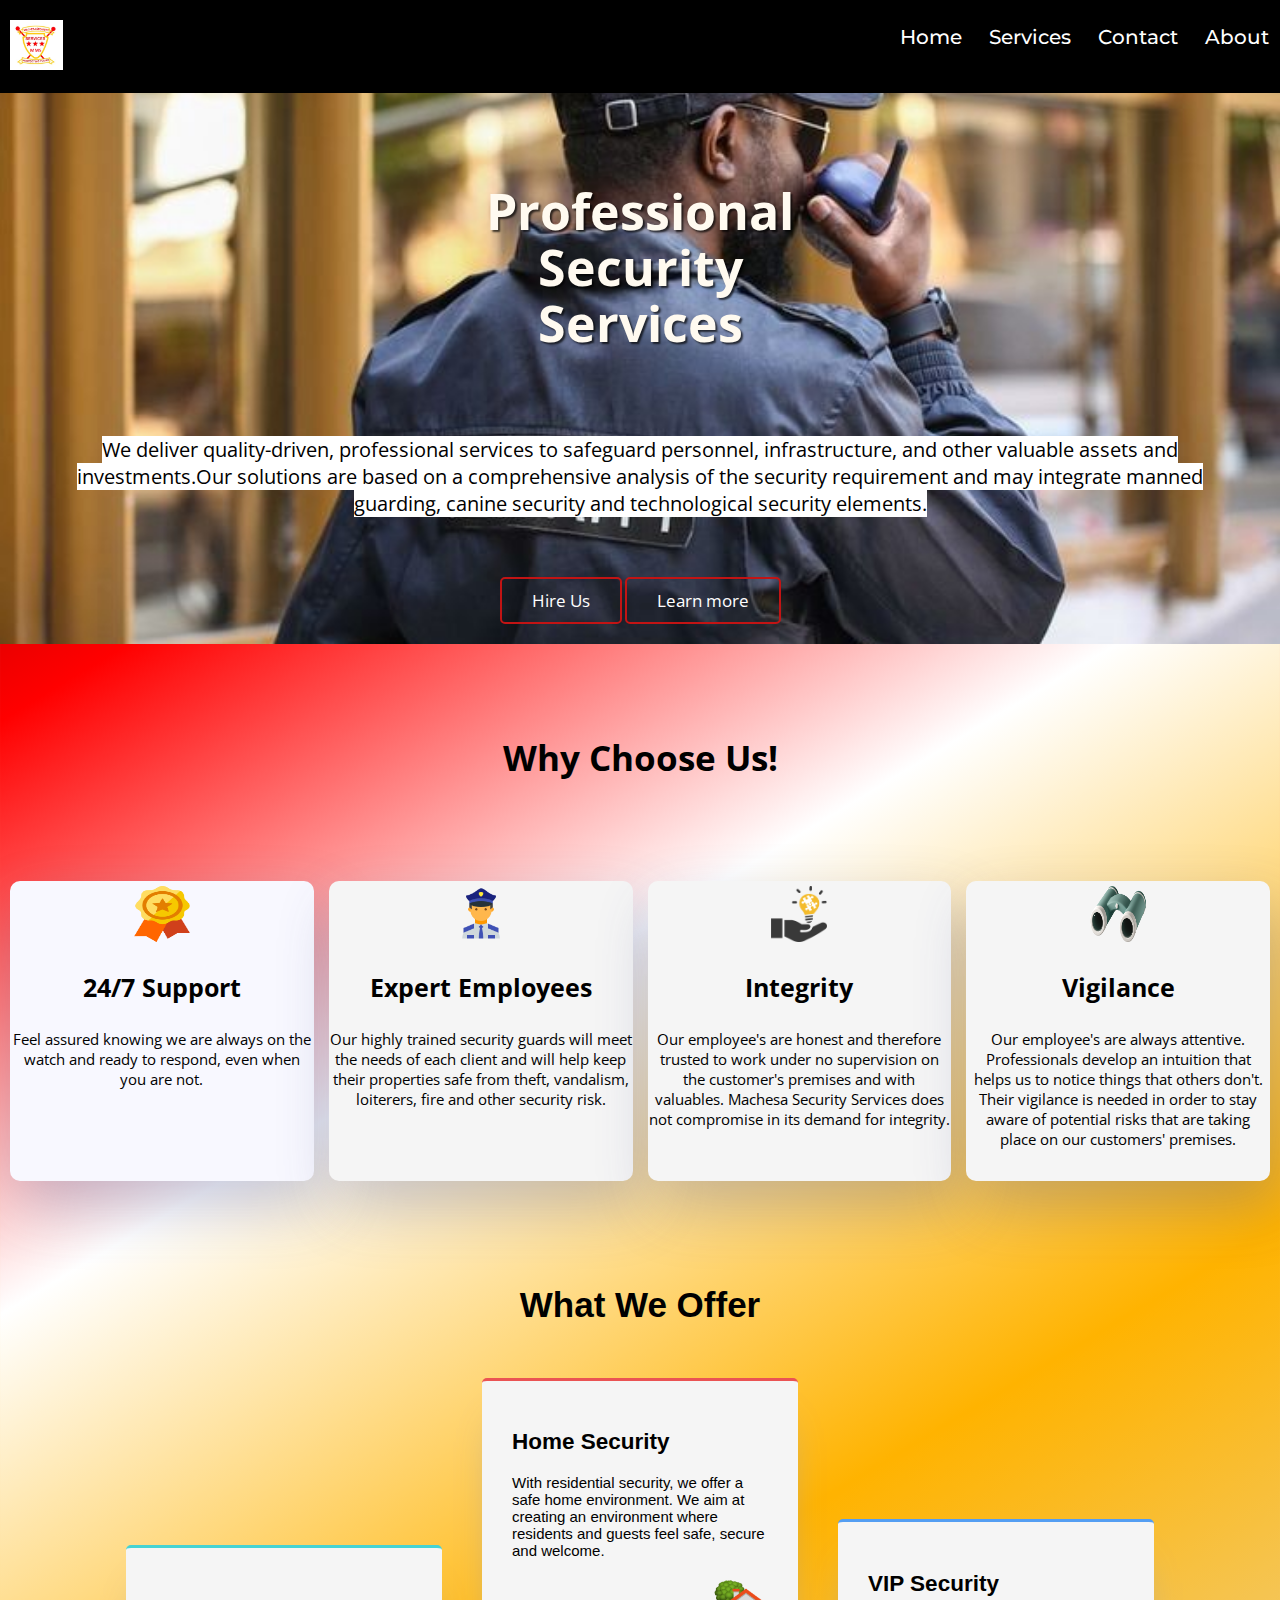
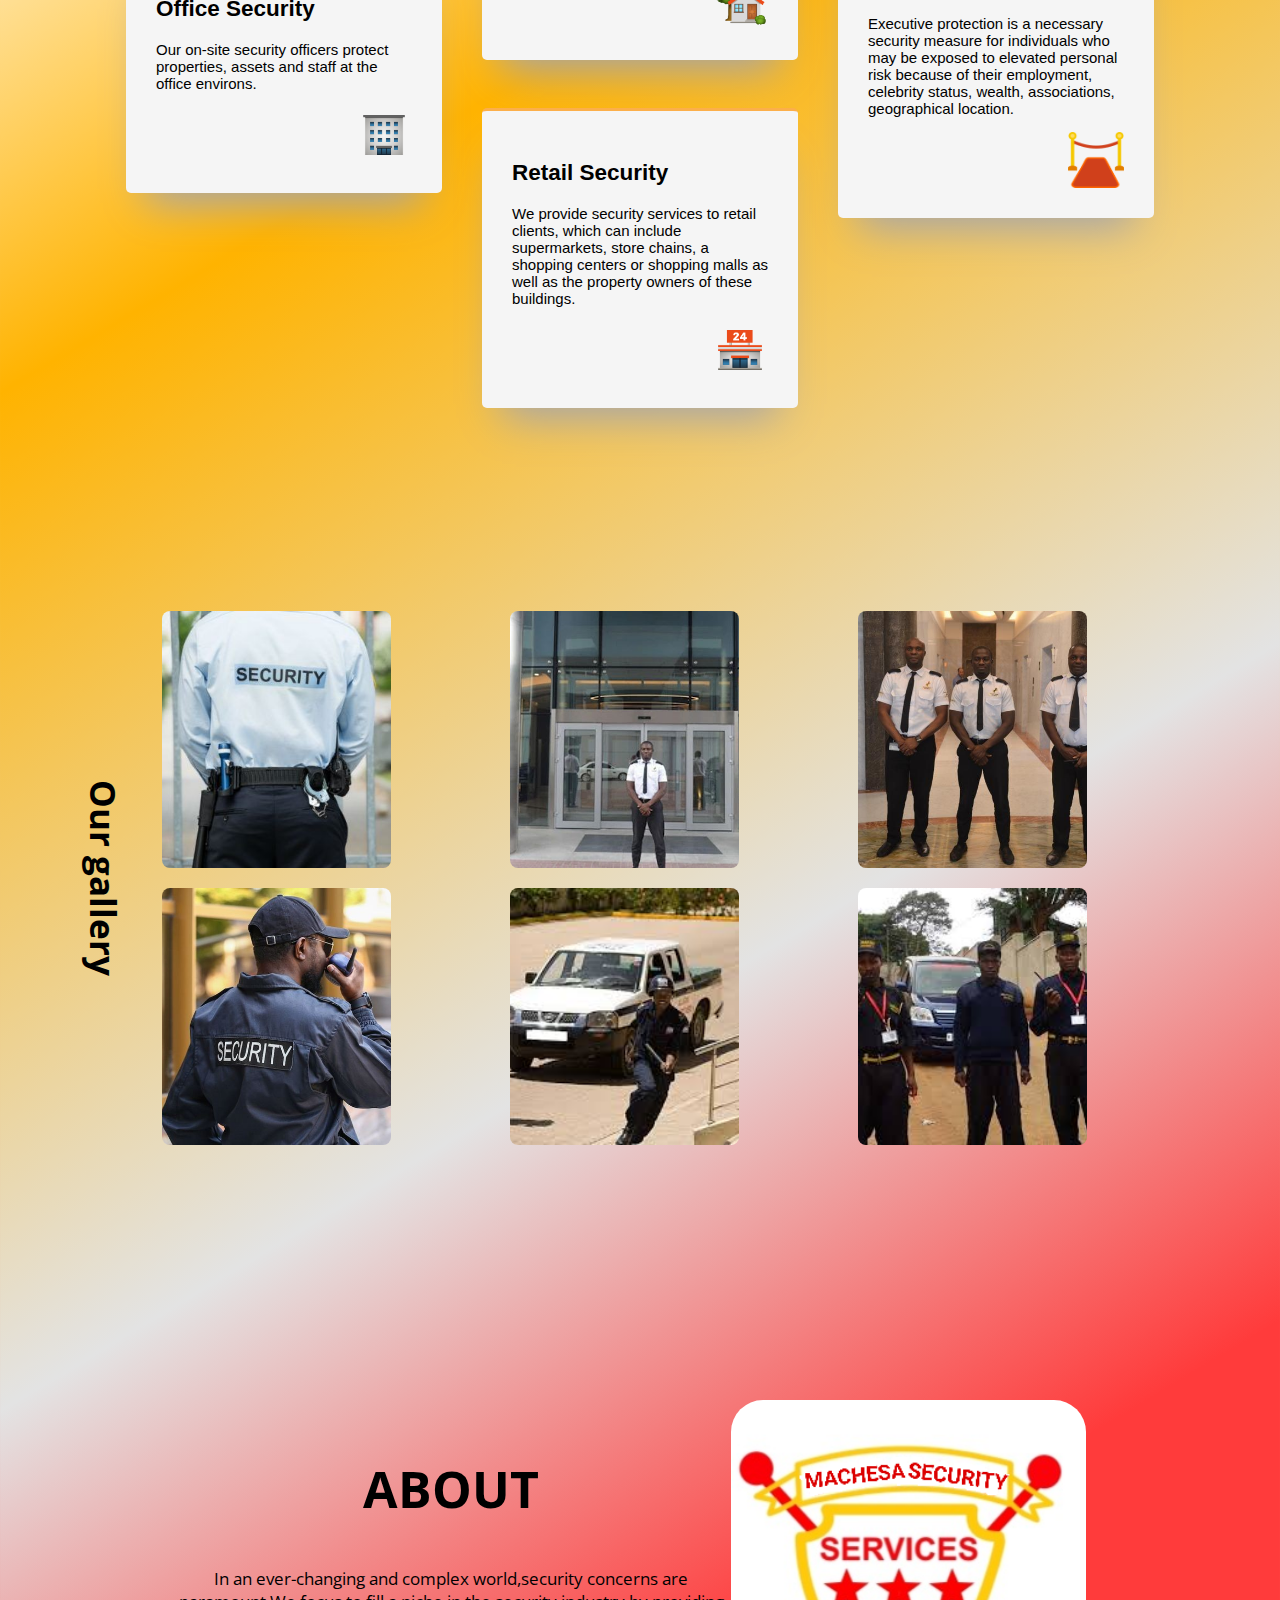
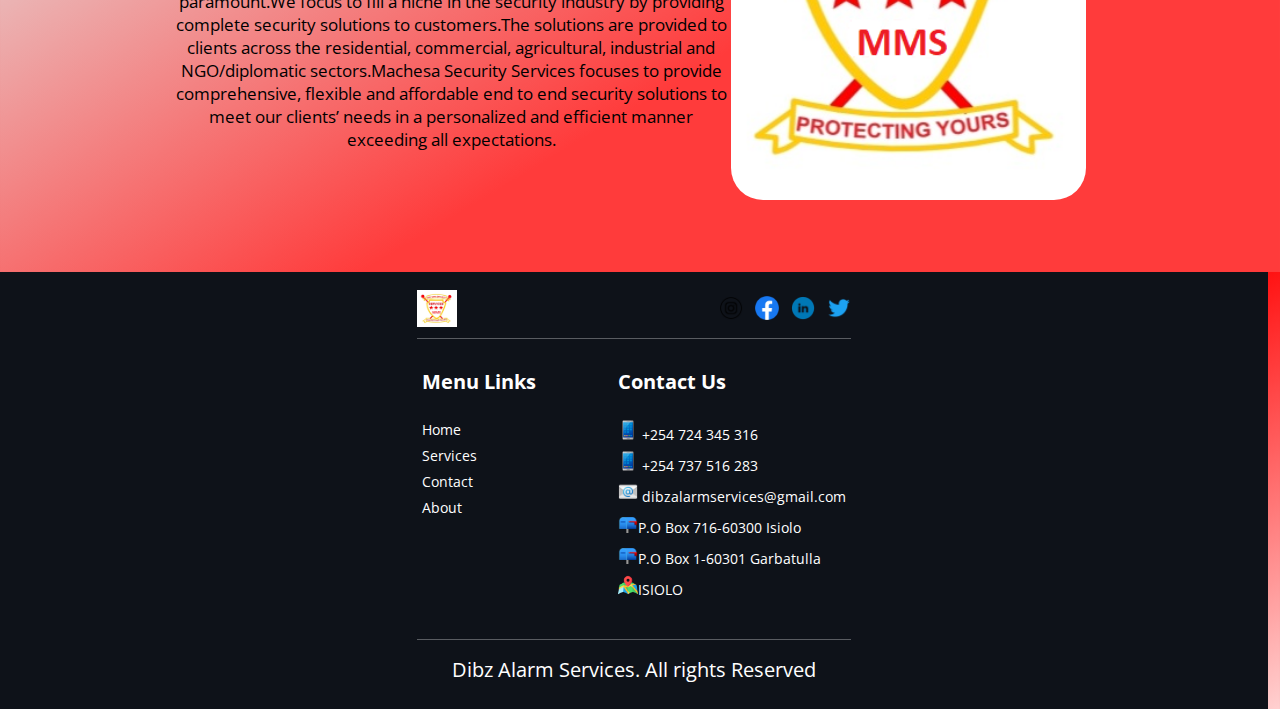
==== index.html @ 5b7cbc74 "added" ====
<!DOCTYPE html>
<html>
<head>
	<meta charset="utf-8">
	<meta name="viewport" content="width=device-width, initial-scale=1">
	<title></title>
	<link rel="stylesheet" type="text/css" href="style.css">
</head>
<body>
	<header id="header" class="header">
      <div class="header-content-div">
        <a href="#home-sec">
          <img
            src="images/logo2.png" 
            loading="lazy"
            alt="Company Logo"
            id="header-img"
        /></a>
        <nav id="nav-bar">
          <a href="#" class="nav-link">Home</a>
          <a href="#services" class="nav-link">Services</a>
          <a href="#contact" class="nav-link">Contact</a>
          <a href="#abt" class="nav-link">About</a>
        </nav>
      </div>
    </header>

    <section class="home" id="home">
  	<div class="content">
  		<h3 class="mainfont"><h3>Professional</h3><h3> Security</h3>
      <h3>Services</h3></h3>
  		<p><mark>We deliver quality-driven, professional services to safeguard personnel, infrastructure, and other valuable assets and investments.Our solutions are based on a comprehensive analysis of the security requirement and may integrate manned guarding, canine security and technological security elements.</mark></p>

  		<a href="#contact" class="btn">Hire Us</a>
      <a href="#abt" class="btn">Learn more</a>
  	</div>
  </section>


  <section class="whychooseus">

 	<div class="intro-text">
 		<h1>Why Choose Us!</h1>
 	 <div class="wcu">
 		<div class="support">
 			<img src="icons/achievement-award-medal-icon.png">
 			<h3>24/7 Support</h3>
 			<p>Feel assured knowing we are always on the watch and ready to respond, even when you are not.</p>
 		</div>
 		<div class="expert">
 			<img src="icons/icons8-security-guard-96.png">
 			<h3>Expert Employees</h3>
 			<p>Our highly trained security guards will meet the needs of each client and will help keep their properties safe from theft, vandalism, loiterers, fire and other security risk.
      </p>
 		</div>
 		<div class="integrity">
 			<img src="icons/problem-solving-icon.png">
 			<h3>Integrity</h3>
 			<p>Our employee's are honest and therefore trusted to work under no supervision on the customer's premises and with valuables. Machesa Security Services does not compromise in its demand for integrity.</p>
 		</div>
    <div class="vigilance">
      <img src="icons/casual-life-3d-green-binoculars.png">
      <h3>Vigilance</h3>
      <p>Our employee's are always attentive. Professionals develop an intuition that helps us to notice things that others don't. Their vigilance is needed in order to stay aware of potential risks that are taking place on our customers' premises.</p>
    </div>

 	 </div>
 	</div>
 </section>


<section class="wwo" id="services">
  <div class="heading">
    <h1>What We Offer</h1>

  </div>
  <div class="row1-container">
    <div class="box box-down cyan">
      <h2>Office Security</h2>
      <p>Our on-site security officers protect properties, assets and staff at the office environs.</p>
      <img src="icons/icons8-office-building-96.png" alt="">
    </div>

    <div class="box red">
      <h2>Home Security</h2>
      <p>With residential security, we offer a safe home environment. We aim at creating an environment where residents and guests feel safe, secure and welcome.</p>
      <img src="icons/icons8-house-with-garden-96.png" alt="">
    </div>

    <div class="box box-down blue">
      <h2>VIP Security</h2>
      <p>Executive protection is a necessary security measure for individuals who may be exposed to elevated personal risk because of their employment, celebrity status, wealth, associations, geographical location.</p>
      <img src="icons/red-carpet-icon.png" alt="">
    </div>
  </div>
  <div class="row2-container">
    <div class="box orange">
      <h2>Retail Security</h2>
      <p>We provide security services to retail clients, which can include supermarkets, store chains, a shopping centers or shopping malls as well as the property owners of these buildings.</p>
      <img src="icons/icons8-convenience-store-96.png" alt="">
    </div>
  </div>
</section>
 


<section class="ourgallery">
    <div class="galleryh">
      <h3 style="writing-mode: vertical-rl; font-size: 35px;">Our gallery</h3>
    </div>
    <div class="img-gallery">
      <img src="images/b47e8fefa0518f4909db8af853080277.jpg">
      <img src="images/6f843e358a83049d0b679568bf94e9d0.jpg">
      <img src="images/7250c4749f386f8e050d09a9862c42d8.jpg">
      <img src="images/f26917dda4acb7e17831e155c5a219f1.jpg">
      <img src="images/response.jpeg">
      <img src="images/personel1.jpeg">
    </div>
  </section>


<section class="about" id="abt">
 <div class="card">
  <div class="card__content">
    <span class="card__title">
        <h1>ABOUT</h1>
        <p>In an ever-changing and complex world,security concerns are paramount.We focus to fill a niche in the security industry by providing complete security solutions to customers.The solutions are provided to clients across the residential, commercial, agricultural, industrial and NGO/diplomatic sectors.Machesa Security Services focuses to provide comprehensive, flexible and affordable end to end security solutions to meet our clients’ needs in a personalized and efficient manner exceeding all expectations.</p>
      </span>
  </div>
  <img src="images/logo2.png" class="card__image" />
 </div>
</section>

<section class="footer">
<footer>
    <div class="footer-wrapper">
      <section class="footer-top" id="contact">
        <a href="#" title="logo">
          <img src="images/logo2.png" width="40px">
        </a>
        <span class="social-links">
          <a href="#" title="instagram">
            <img src="icons/instagram-round-line-icon.png.webp">
          </a>
          <a href="#" title="Facebook">
            <img src="icons/facebook-round-color-icon.png.webp">
          </a>
            <a href="#" title="LinkedIn">
            <img src="icons/linkedin-round-color-icon.png.webp">
          </a>
          <a href="#" title="Twitter">
            <img src="icons/twitter-color-icon.png.webp">
          </a>          
        </span>
      </section>

      <section class="footer-columns">
        <section>
          <ul>
            <h3>Menu Links</h3>
            <li><a href="#" title="Solution 1"> Home</a></li>
            <li><a href="#services" title="Solution 2"> Services</a></li>
            <li><a href="#footer" title="Solution 3"> Contact</a></li>
            <li><a href="#abt" title="Solution 4"> About</a></li> 
          </ul>
        </section>
      
        <section>
          <ul>
            <h3>Contact Us</h3>
            <li><a href="tel: +254 724 345 316" ><img src="icons/icons8-phone-96.png"> +254 724 345 316</a></li>
            <li><a href="tel: +254 737 516 283" ><img src="icons/icons8-phone-96.png"> +254 737 516 283</a></li>
            <li><a href="mailto:dibzalarmservices@gmail.com" title="gmail"><img src="icons/icons8-email-96.png"> dibzalarmservices@gmail.com</a></li>
            <li><img src="icons/icons8-closed-mailbox-with-lowered-flag-96.png">P.O Box 716-60300 Isiolo</a></li>
            <li><img src="icons/icons8-closed-mailbox-with-lowered-flag-96.png">P.O Box 1-60301 Garbatulla</a></li>
            <li><img src="icons/map.png">ISIOLO</a></li>
          </ul>
        </section>
        
      </section>

      <section class="footer-bottom">
        <small>Dibz Alarm Services. All rights Reserved</small>
      </section>
    </div>
  </footer></section>
</body>
</html>
---- style.css ----
@import url("https://fonts.googleapis.com/css2?family=Montserrat:ital,wght@0,400;0,500;0,600;0,800;1,600&display=swap");
@import url("https://fonts.googleapis.com/css2?family=Open+Sans:wght@400;600;700&display=swap");
:root {
  font-size: 10px;
  font-family: "Open Sans", sans-serif;
  margin: 0;
  padding: 0;
  box-sizing: border-box;
  scroll-behavior: smooth;
  overflow-x: hidden;
    --red: hsl(0, 78%, 62%);
    --cyan: hsl(180, 62%, 55%);
    --orange: hsl(34, 97%, 64%);
    --blue: hsl(212, 86%, 64%);
    --varyDarkBlue: hsl(234, 12%, 34%);
    --grayishBlue: hsl(229, 6%, 66%);
    --veryLightGray: hsl(0, 0%, 98%);
    --weight1: 200;
    --weight2: 400;
    --weight3: 600;
  --footer-background: #0e1219;
  --gray: #595c61;
  background-image: linear-gradient(149deg, #9c0000 8%, #ff0000 17%, #ffffff 31%, #ffb300 47%, #e3e3e3 71%, #ff3b3b 87%);
}
body {
  margin: 0;
  padding: 0;
  width: 100%;
}
a{
  text-decoration: none;
  color: #000;
}
ul{ 
  list-style: none;
}
#header {
  height: max-content;
  font-family: "Montserrat", sans-serif;
  width: auto;
  background-color: black;
  padding: 1rem 0;
  z-index: 99;
  top: 0;
  left: 0;
  box-shadow: 0 6px 31px -2px rgba(0, 0, 0, 0.1);
}
@media (max-width: 800px) {
  #header {
    text-align: center;
    height: auto;
  }
}
.header-content-div {
  width: auto;
  margin: 0 auto;
}
@media (max-width: 991px) {
  .header-content-div {
    max-width: 75rem;
  }
}
#header-img {
  margin: 10px;
  height: 5rem;
  width: auto;
}
@media (max-width: 800px) {
  #header-img {
    height: 4rem;
  }
}


nav {
  float: right;
  font-size: 2rem;
  font-weight: 500;
  padding: 1.5rem 0;
}
@media (max-width: 800px) {
  nav {
    position: static;
    float: none;
    font-size: 1.8rem;
    padding: 0.5rem 1rem;
  }
}
.nav-link {
  text-decoration: none;
  color: white;
  margin: 0 0.5rem;
  padding: 0 0.6rem;
  transition: border-bottom 0.2s;
}
@media (max-width: 475px) {
  .nav-link {
    margin: 0 0.2rem;
    padding: 0 0.2rem;
    font-size: 1.2rem;
  }
}
.nav-link:hover {
  color: #ff0000;
  border-bottom: 2px dashed white;
}
.nav-link:active {
  color: #38d9a9;
}


.home{
  text-align: center;
  height: auto;
}
.home .content{
  background-image: url("images/f26917dda4acb7e17831e155c5a219f1.jpg");
  background-size: cover;
  background-position: center;
  padding-top: 6.5rem;
  padding-bottom: 20px;
}

.home .content h3{
  text-shadow: 2px 2px 2px rgba(0, 0, 0, 0.7);
  font-size: 5rem;
  color: floralwhite;
  line-height: 6px;
}

.home .content p{
  font-size: 2rem;
  color: white;
  padding: 6rem 7rem;
  margin: 0 auto;
}
.home .content p mark{
  background-color: white;
}

.btn{
  display: inline-block;
  justify-content: center;
  padding: 1rem 3rem;
  border: 0.2rem solid #c21414;
  color: white;
  cursor: pointer;
  font-size: 1.7rem;
  border-radius: 0.5rem; 
}
.btn:hover{
  background-color: white;
  color: black;
}

@media (max-width: 695px) {
  .home {
    height: auto;
  }
}


.whychooseus .intro-text h1{
      font-size: 35px;
      margin: 90px auto;
      text-align: center;
    }
    .wcu{
      display: grid;
      grid-template-columns: repeat(auto-fit, minmax(300px, 1fr));
      grid-auto-rows: minmax(300px, 1fr);
      gap: 15px;
      padding: 10px;
    }
    .wcu img{
      padding-top: 5px;
      width: 56px;
      height: 56px;
    }
    .wcu h3{
      font-size: 25px;
    }
    .wcu p{
      font-size: 15px;
    }
    .support{
      background-color: ghostwhite;
      border-radius: 10px;
      text-align: center;
      box-shadow: 10px 26px 60px rgba(68, 77, 136, 0.3);
    }
    .expert{
      background-color: whitesmoke;
      border-radius: 10px;
      text-align: center;
      box-shadow: 10px 26px 60px rgba(68, 77, 136, 0.3);
    }
    .integrity{
      background-color: whitesmoke;
      border-radius: 10px;
      text-align: center;
      box-shadow: 10px 26px 60px rgba(68, 77, 136, 0.3);
    }
    .vigilance{
      background-color: whitesmoke;
      border-radius: 10px;
      text-align: center;
      box-shadow: 10px 26px 60px rgba(68, 77, 136, 0.3);
    }


.wwo {
    font-size: 15px;
    font-family: 'Poppins', sans-serif;
}
.heading h1{
    color: black;
    font-size: 35px;
}
.heading {
    text-align: center;
    line-height: 0.8;
    margin-bottom: 30px;
    margin-top: 100px;   
}
.heading p {
    margin: 0 auto;
    line-height: 2;
    color: var(--grayishBlue);
}
.box {
    background-color: whitesmoke;
    border-radius: 5px;
    box-shadow: 0px 30px 40px -20px var(--grayishBlue);
    padding: 30px;
    margin: 20px;  
    height: auto;
}
.box img {
    float: right;
    width: 56px;
    height: 56px;
}

@media (max-width: 450px) {
    .box {
        height: 200px;
    }
}

@media (max-width: 950px) and (min-width: 450px) {
    .box {
        text-align: center;
        height: 200px;
    }
}

.cyan {
    border-top: 3px solid var(--cyan);
}
.red {
    border-top: 3px solid var(--red);
}
.blue {
    border-top: 3px solid var(--blue);
}
.orange {
    border-top: 3px solid var(--orange);
}

.heading h2 {
    color: var(--varyDarkBlue);
    font-weight: var(--weight3);
}


@media (min-width: 950px) {
    .row1-container {
        display: flex;
        justify-content: center;
        align-items: center;
    }
    
    .row2-container {
        display: flex;
        justify-content: center;
        align-items: center;
    }
    .box-down {
        position: relative;
        top: 150px;
    }
    .box {
        width: 20%;
     
    }
    .heading p {
        width: 30%;
    }
    
}

.ourgallery{
  width: auto;
  min-height: 100vh;
  display: flex;
  justify-content: center;
  align-items: center;
}

.img-gallery {
  width: 80%;
  margin-top: 5rem;
  margin-bottom: 5rem;
  margin-right: 5rem;
  display: grid;
  grid-template-columns: repeat(auto-fit, minmax(300px, 1fr));
  grid-auto-rows: minmax(200px, 1fr);
  gap: 20px;
}

.img-gallery > img {
  display: block;
  max-width: 70%;
  height: 100%;
  object-fit: cover;
  border-radius: 8px;
  transition: 0.6s ease;
}

.img-gallery img:hover {
  scale: 0.85;
  box-shadow: 10px 26px 60px rgba(68, 77, 136, 0.3);
}


.about {
  display: flex;
  flex-wrap: wrap;
  justify-content: center;
  align-items: center;
  padding: 0;
  margin: 0;
}


@media (min-width: 576px) {
  :root {
    --font-size-title: 35px;
  }
}
.card {
  max-width: 1080px;
  border-radius: 32px;
  padding: 20px 20px 28px 20px;
  box-sizing: border-box;
  margin: 20px;
  display: flex;
  flex-direction: column;
  flex-wrap: wrap;
}
@media (min-width: 576px) {
  .card {
    flex-direction: row;
    align-items: center;
    margin: 40px;
    padding: 32px;
  }
}

.card__image {
  max-width: 100%;
  height: auto;
  border-radius: 32px;
  -o-object-fit: cover;
     object-fit: cover;
  margin-bottom: 18px;
}
@media (min-width: 576px) {
  .card__image {
    width: 35%;
    max-height: none;
    min-height: 400px;
    margin-bottom: 0;
  }
}

@media (min-width: 576px) {
  .card__content {
    width: 55%;
    padding-left: 40px;
  }
}

.card__title {
  background-size: 100% 42%;
  background-repeat: no-repeat;
  background-position: 0 85%;
  padding: 0 4px;
  margin-left: -4px;
}
.card__title h1{
  text-align: center;
  font-size: 50px;
}
.card__title span{
  text-align: center;
  font-weight: 600;
    font-size: 60px;
    color: #FFDE59;
}
.card__title p{
  text-align: center;
   font-size: 17px;
    padding: 10px 0;
}



footer{
  background-color: var(--footer-background);
  padding: 10px;
  position: absolute;
  color: white;
  min-width: 300px;
  width: 97.5vw;
  display: flex;
  justify-content: center;
}
.footer-wrapper{
  display: flex;
  background: var(--footer-background);
  flex-direction: column;
}
.footer-columns{
  display: flex;
  flex-wrap: wrap;
}
.footer-columns ul{
  list-style-type: none;
  padding: 5px;
  margin: 0;
}
.footer-columns ul a{
  color: white;
  text-decoration: none;
}
.footer-columns ul a:hover{
  text-decoration: underline;
}
.footer-columns ul li{
  margin-bottom: 7px;
}
.logo{
  width: 40px;
}
.social-links{
  float: right;
  display: flex;
  flex-direction: row;
  gap: 12px;
}
.social-links img{
  width: 24px;
  height: 24px;
  transition: all 0.2s ease-in-out;
}
social-links img:hover{
  transform: scale(1.1);
}
.footer-top{
  display: flex;
  max-width: 800px;
  flex-wrap: wrap;
  align-items: center;
  padding: 8px 0px;
  justify-content: space-between;
  border-bottom: 1px solid var(--gray);
}

.footer-columns{
  padding-top: 24px;
  display: flex;
  flex-direction: row;
  flex-wrap: wrap;
  gap: 16px;
}
.footer-columns h3{
  color: #fff;
  margin-top: 0;
  margin-bottom: 25px;
  font-size: 2rem;
}
.footer-columns li{
  font-size: 1.4rem;
}
.footer-columns img{
  width: 20px;
  height: 20px;
}
.footer-columns > section{
  min-width: 180px;
}
.footer-bottom{
  text-align: center;
  border-top: 1px solid var(--gray);
  margin-top: 28px;
  display: flex;
  align-items: center;
  justify-content: center;
  width: 100%;
  gap: 8px;
  padding: 16px 0px;
  flex-wrap: wrap;
}
.footer-bottom-links{
  margin-left: auto;
  display: flex;
  justify-content: center;
  flex-wrap: wrap;
  gap: 16px;
}
@media (max-width: 800px){
  .footer-bottom-links{
    margin: 0 auto;
  }
}
.footer-bottom-links > a{
  color: white;
  text-decoration: none;
}
.footer-bottom-links > a:hover{
  text-decoration: underline;
}
.footer-bottom > small{
  font-size: 20px;
  margin: 0 4px;
}
@media (max-width: 400px) {
  .footer {
    width: 100%;
  }
}
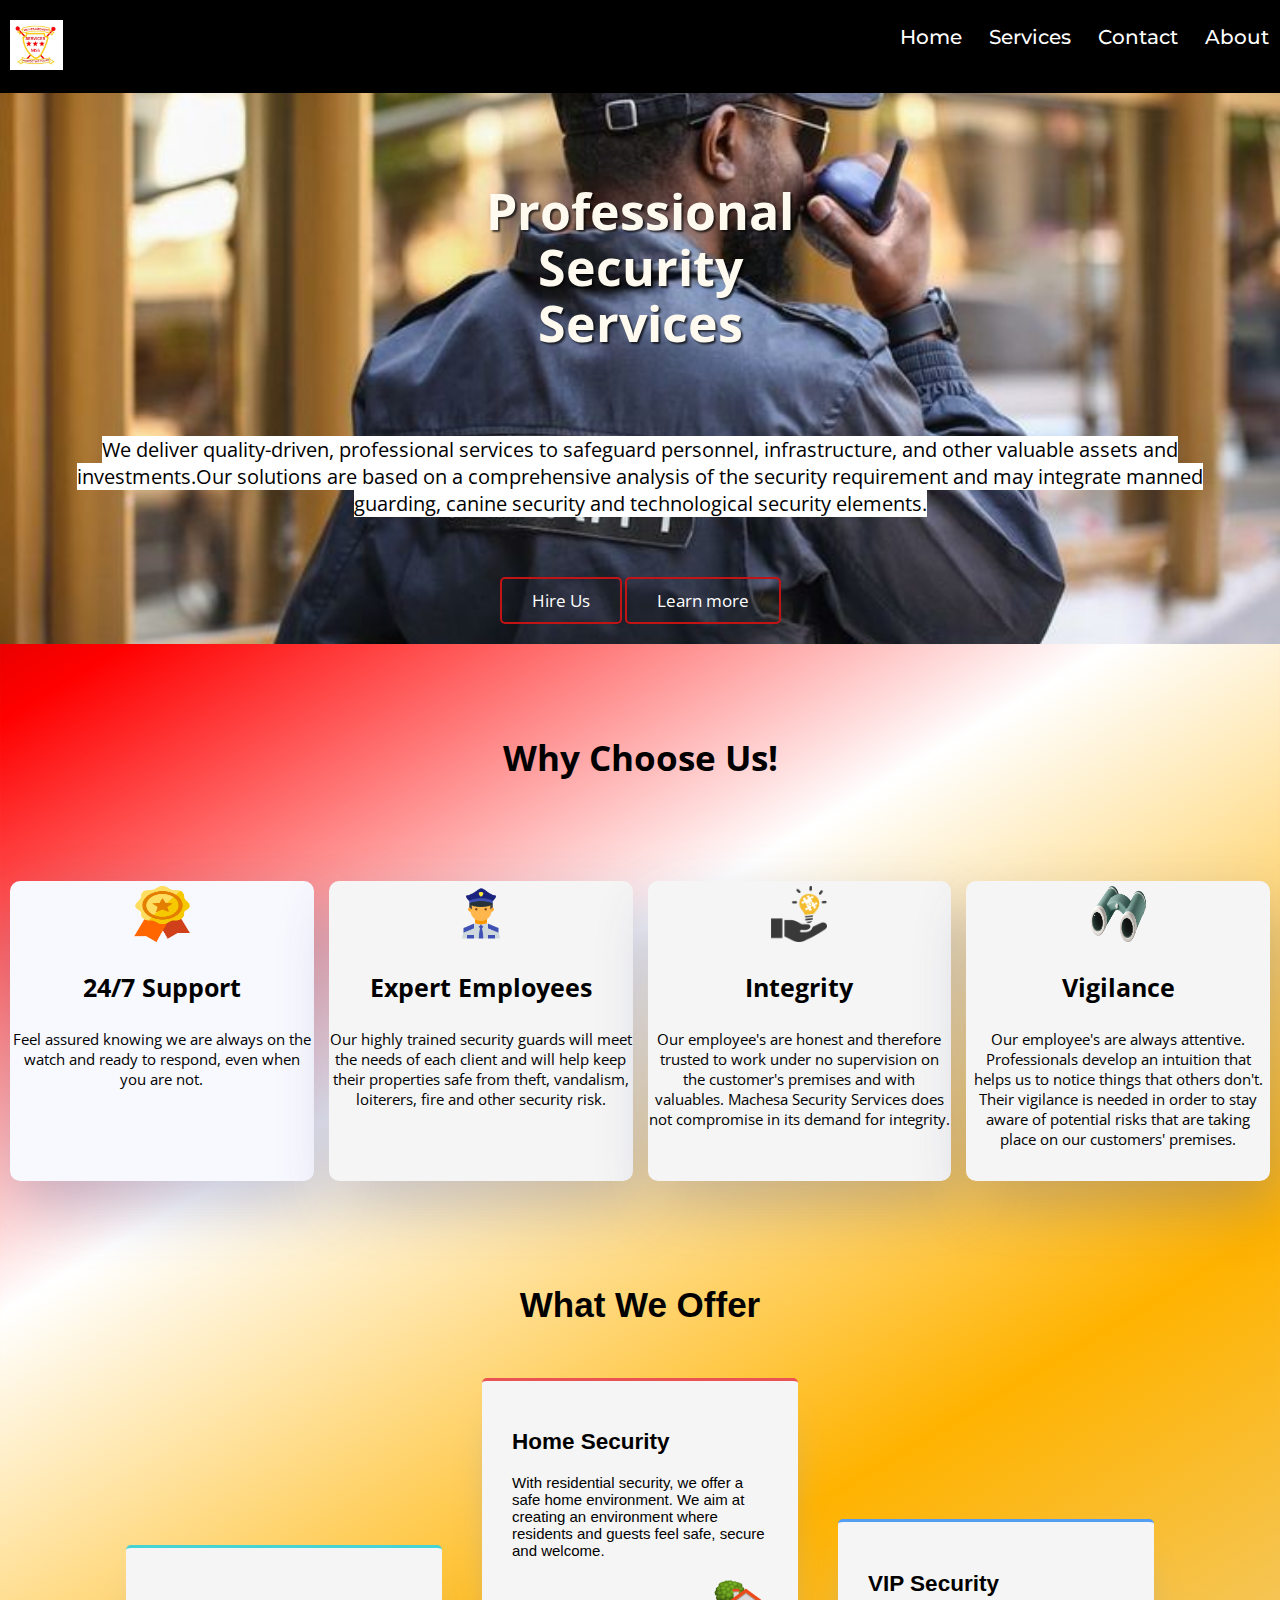
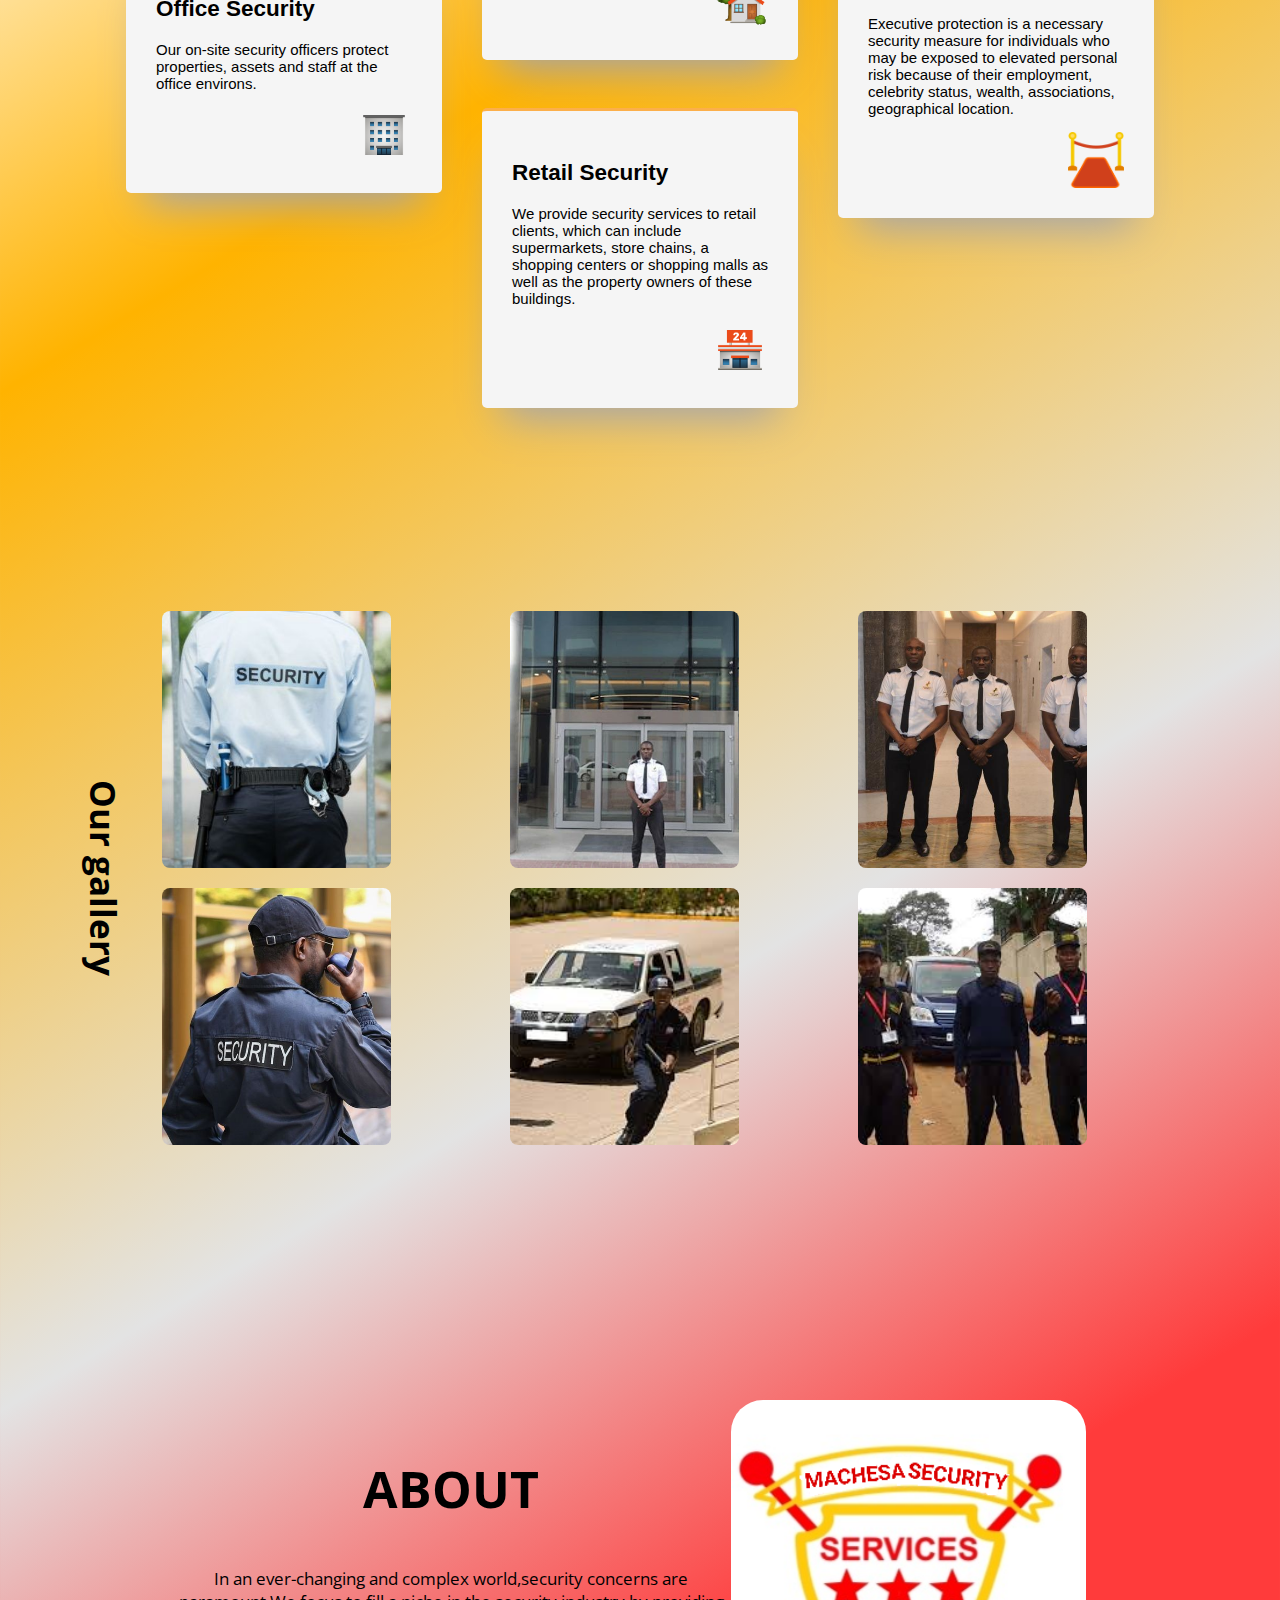
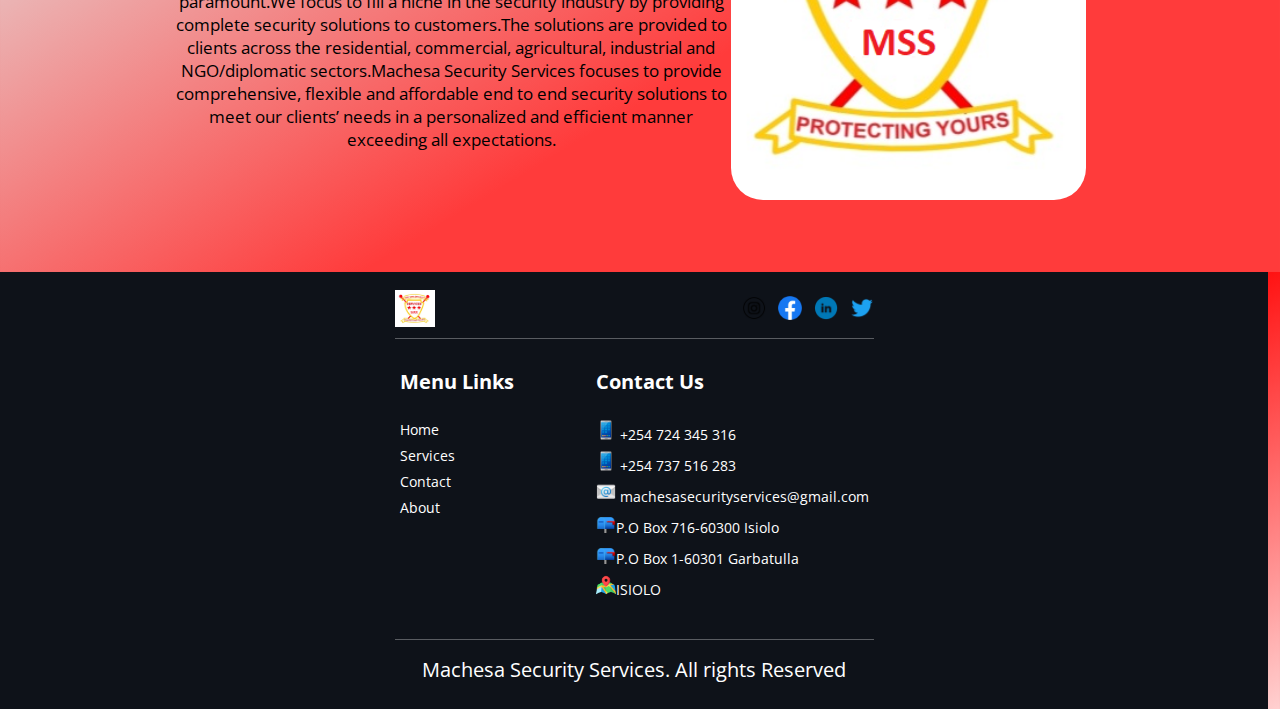
==== commit fa61de46: "revised" ====
--- a/index.html
+++ b/index.html
@@ -11,7 +11,7 @@
       <div class="header-content-div">
         <a href="#home-sec">
           <img
-            src="images/logo2.png" 
+            src="images/mss.png" 
             loading="lazy"
             alt="Company Logo"
             id="header-img"
@@ -127,7 +127,7 @@
         <p>In an ever-changing and complex world,security concerns are paramount.We focus to fill a niche in the security industry by providing complete security solutions to customers.The solutions are provided to clients across the residential, commercial, agricultural, industrial and NGO/diplomatic sectors.Machesa Security Services focuses to provide comprehensive, flexible and affordable end to end security solutions to meet our clients’ needs in a personalized and efficient manner exceeding all expectations.</p>
       </span>
   </div>
-  <img src="images/logo2.png" class="card__image" />
+  <img src="images/mss.png" class="card__image" />
  </div>
 </section>
 
@@ -136,7 +136,7 @@
     <div class="footer-wrapper">
       <section class="footer-top" id="contact">
         <a href="#" title="logo">
-          <img src="images/logo2.png" width="40px">
+          <img src="images/mss.png" width="40px">
         </a>
         <span class="social-links">
           <a href="#" title="instagram">
@@ -170,7 +170,7 @@
             <h3>Contact Us</h3>
             <li><a href="tel: +254 724 345 316" ><img src="icons/icons8-phone-96.png"> +254 724 345 316</a></li>
             <li><a href="tel: +254 737 516 283" ><img src="icons/icons8-phone-96.png"> +254 737 516 283</a></li>
-            <li><a href="mailto:dibzalarmservices@gmail.com" title="gmail"><img src="icons/icons8-email-96.png"> dibzalarmservices@gmail.com</a></li>
+            <li><a href="mailto:machesasecurityservices@gmail.com" title="gmail"><img src="icons/icons8-email-96.png"> machesasecurityservices@gmail.com</a></li>
             <li><img src="icons/icons8-closed-mailbox-with-lowered-flag-96.png">P.O Box 716-60300 Isiolo</a></li>
             <li><img src="icons/icons8-closed-mailbox-with-lowered-flag-96.png">P.O Box 1-60301 Garbatulla</a></li>
             <li><img src="icons/map.png">ISIOLO</a></li>
@@ -180,7 +180,7 @@
       </section>
 
       <section class="footer-bottom">
-        <small>Dibz Alarm Services. All rights Reserved</small>
+        <small>Machesa Security Services. All rights Reserved</small>
       </section>
     </div>
   </footer></section>
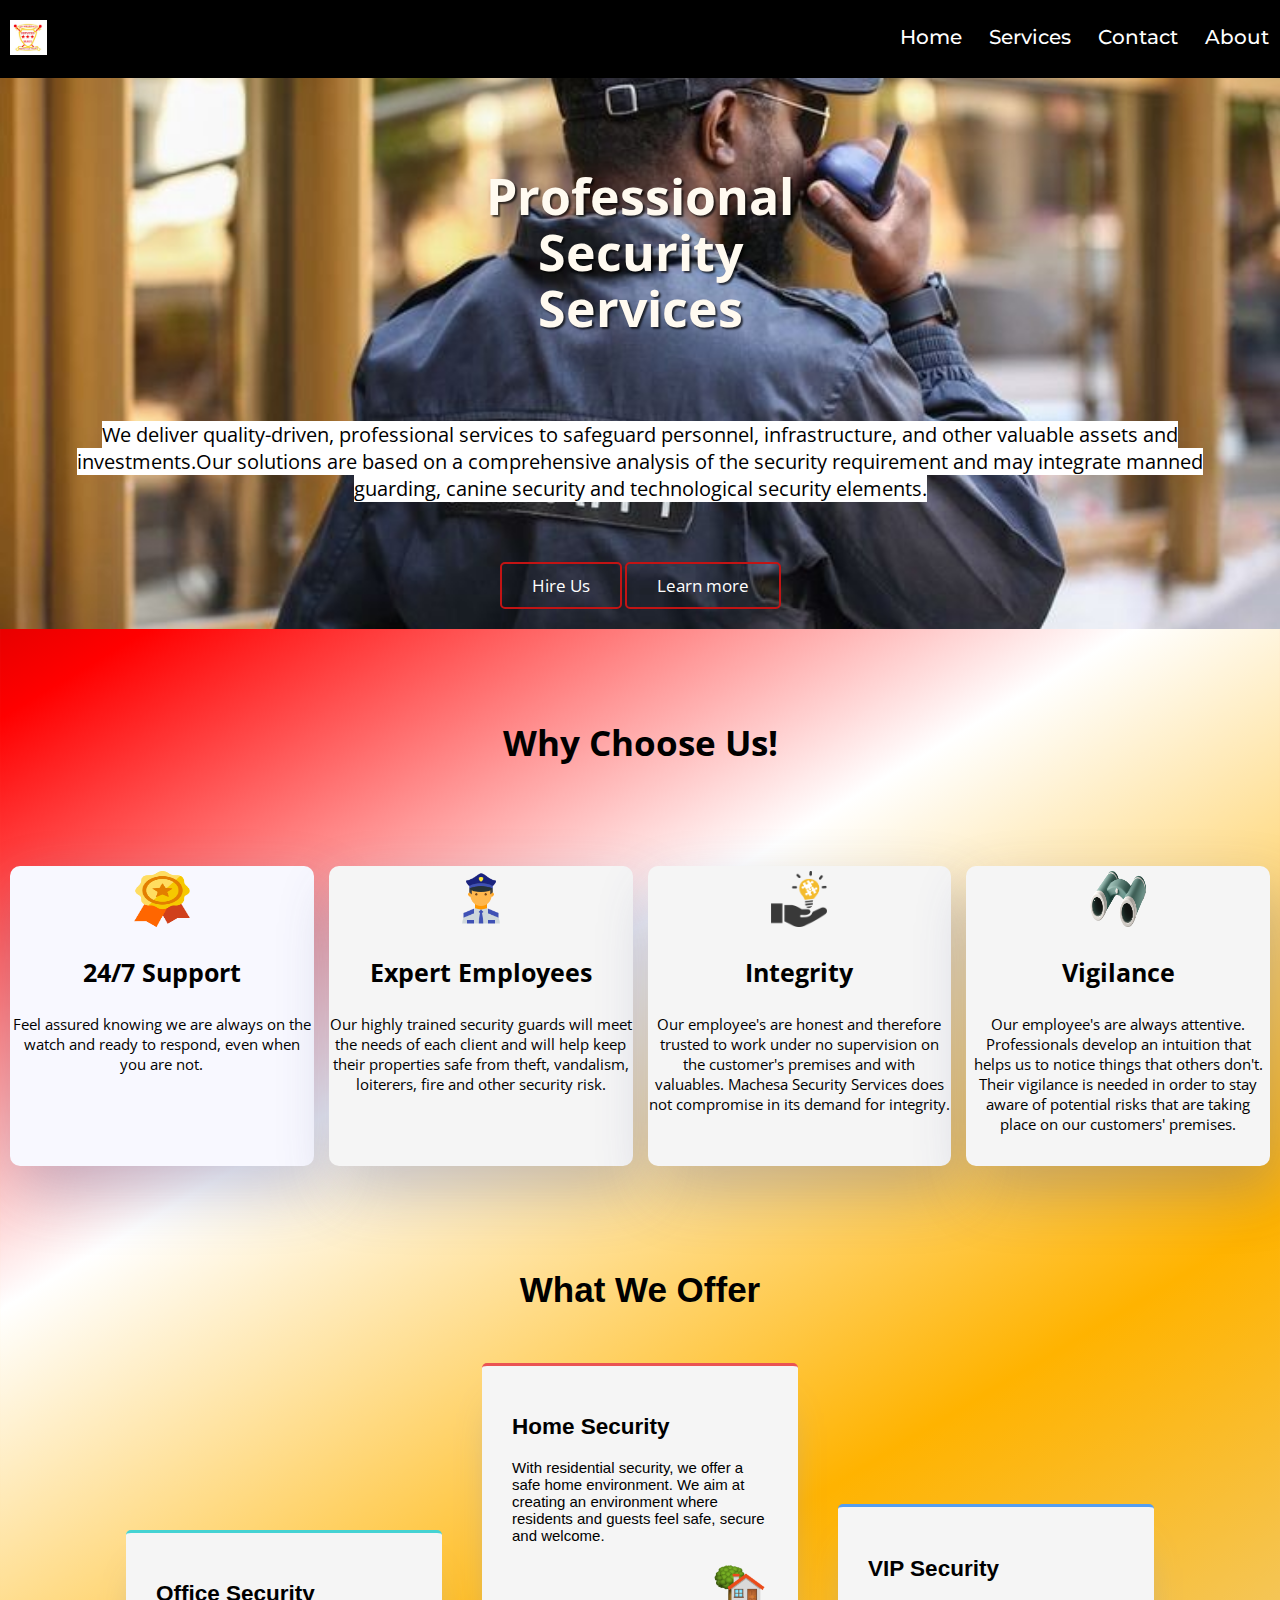
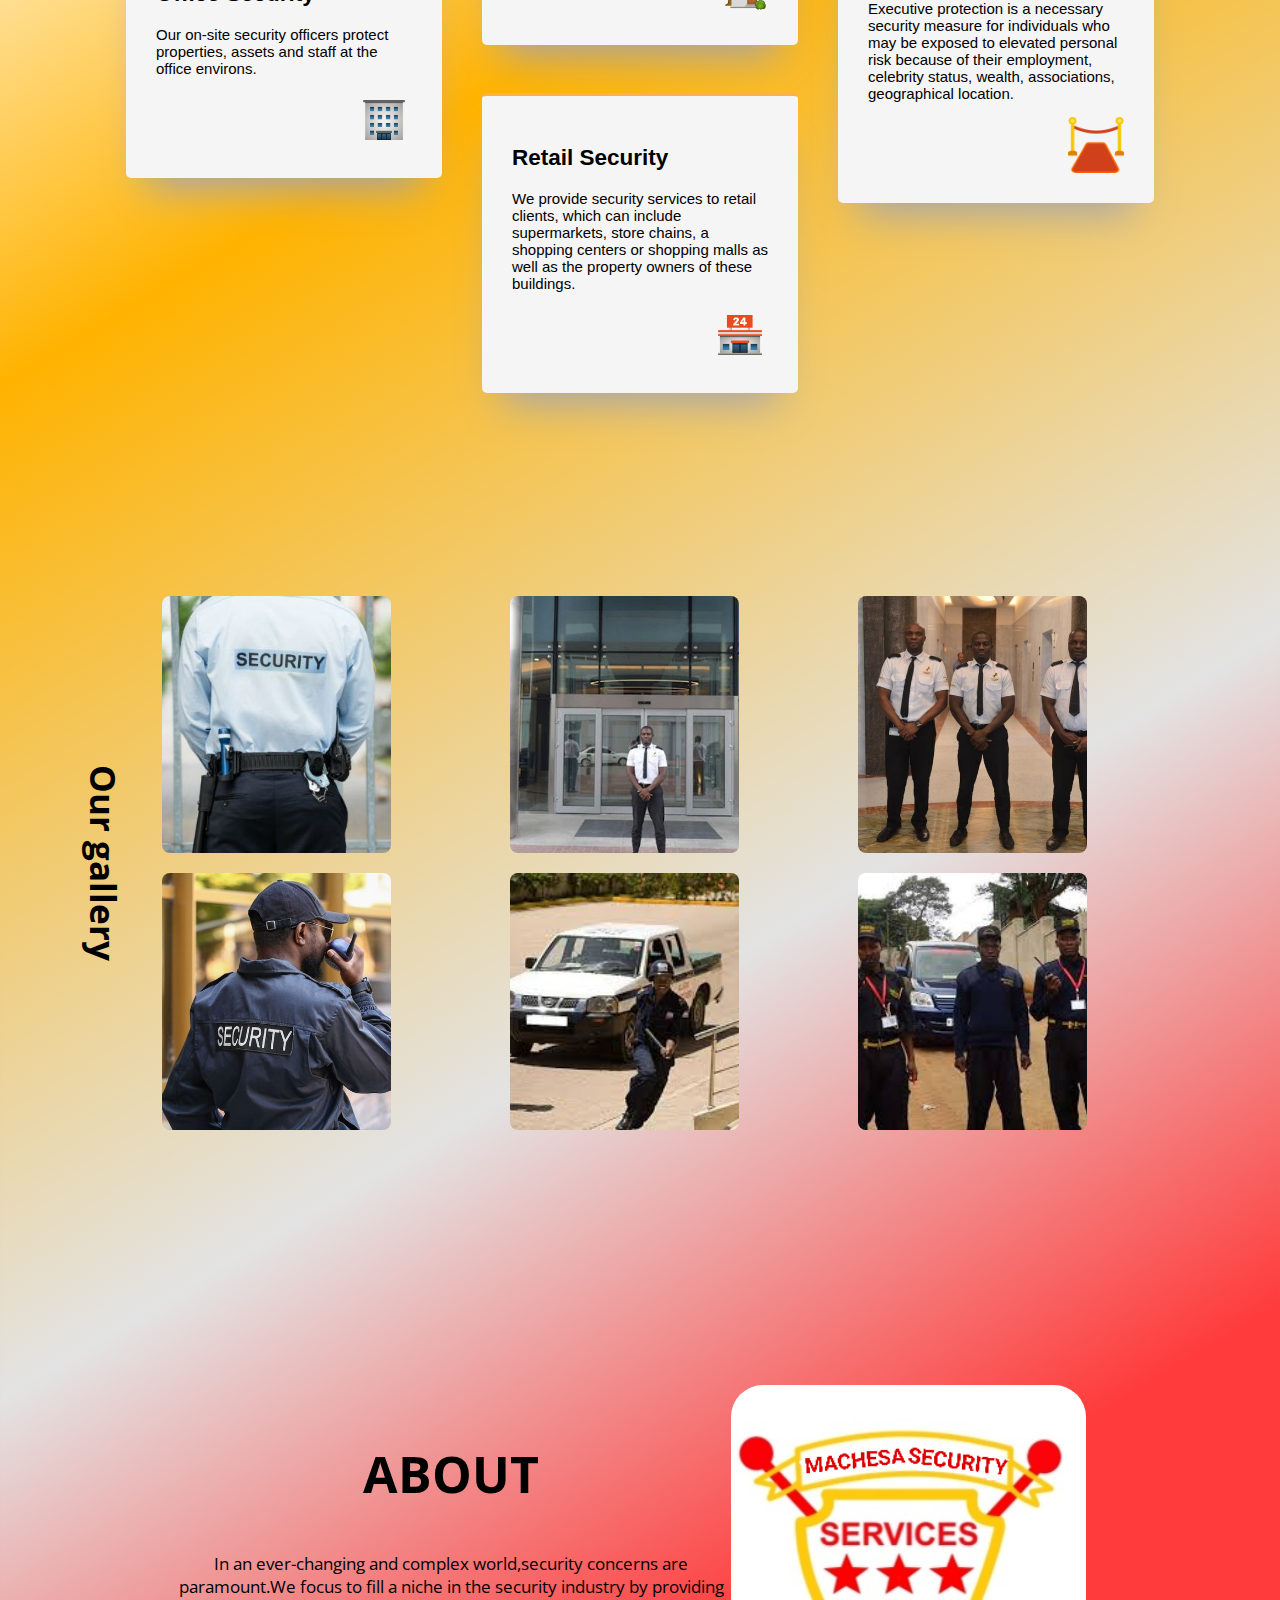
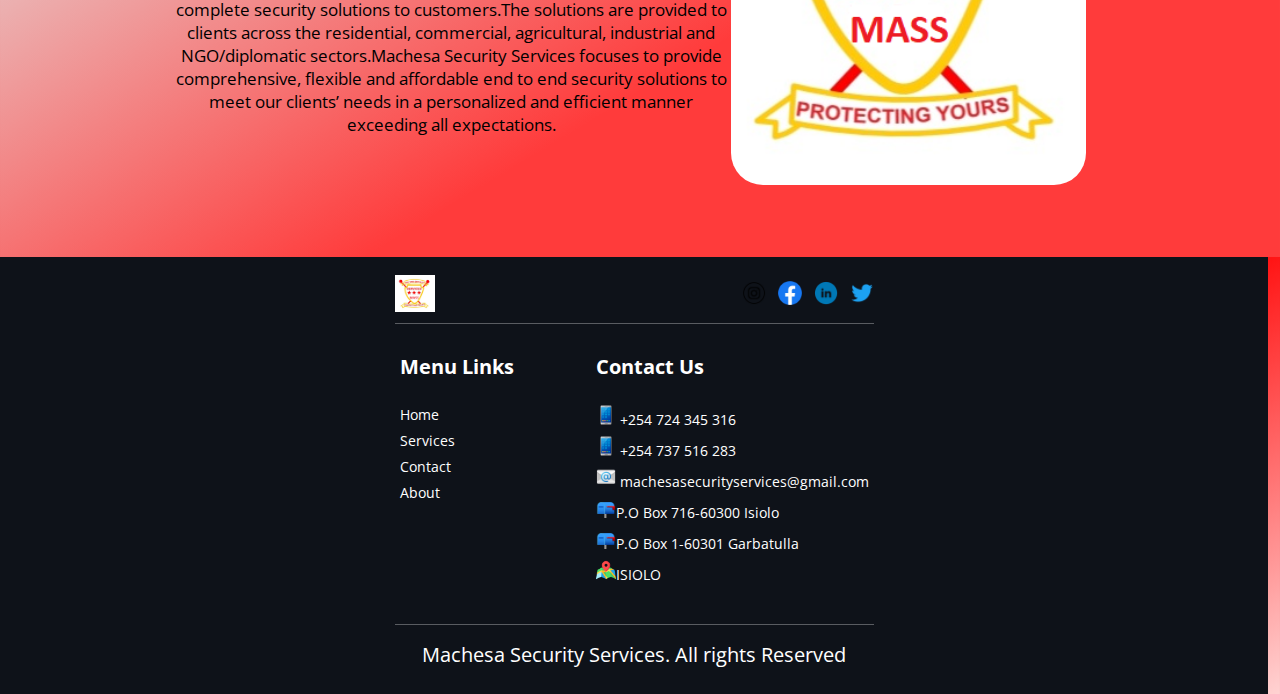
==== commit 73dcaf60: "revised" ====
--- a/index.html
+++ b/index.html
@@ -3,7 +3,8 @@
 <head>
 	<meta charset="utf-8">
 	<meta name="viewport" content="width=device-width, initial-scale=1">
-	<title></title>
+	<title>Machesa Security Services</title>
+  <link rel="icon" type="image/x-icon" href="images/mss.png" style="width: 5px;">
 	<link rel="stylesheet" type="text/css" href="style.css">
 </head>
 <body>
--- a/style.css
+++ b/style.css
@@ -62,7 +62,7 @@
 }
 #header-img {
   margin: 10px;
-  height: 5rem;
+  height: 3.5rem;
   width: auto;
 }
 @media (max-width: 800px) {
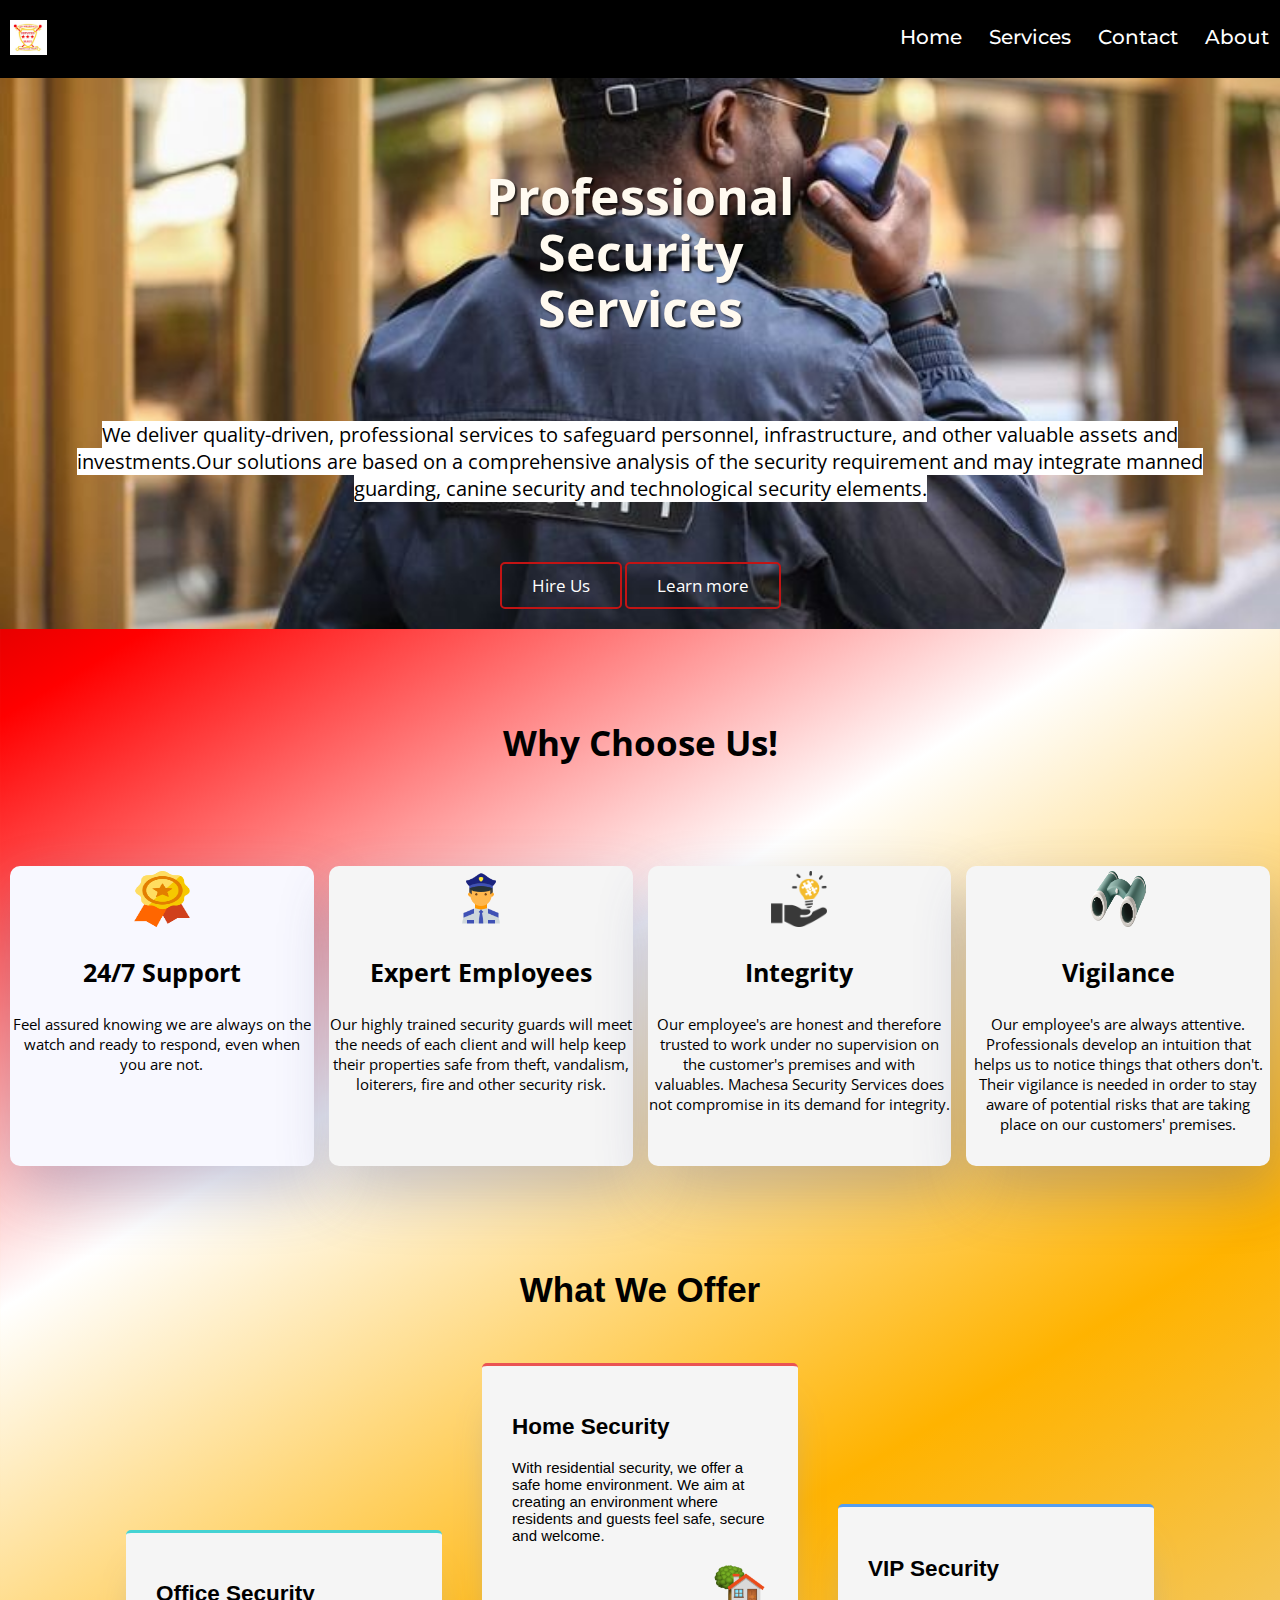
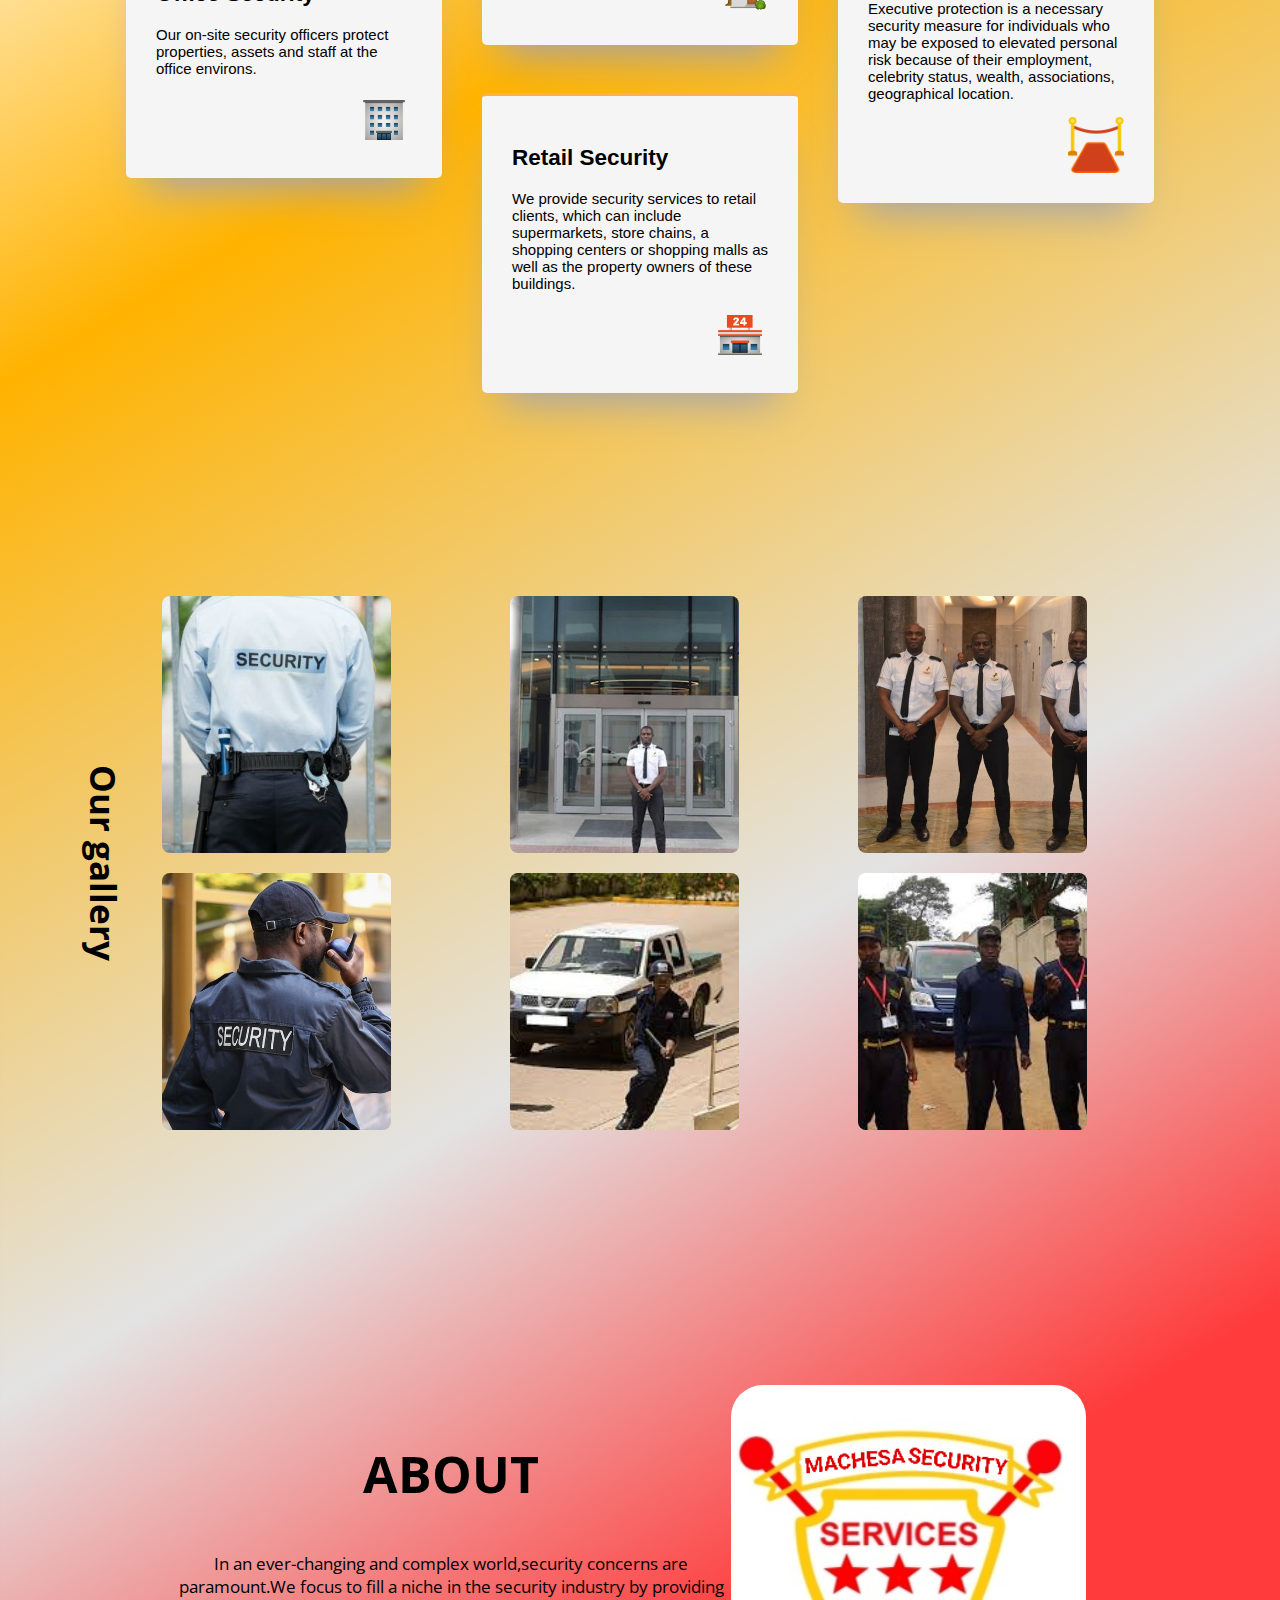
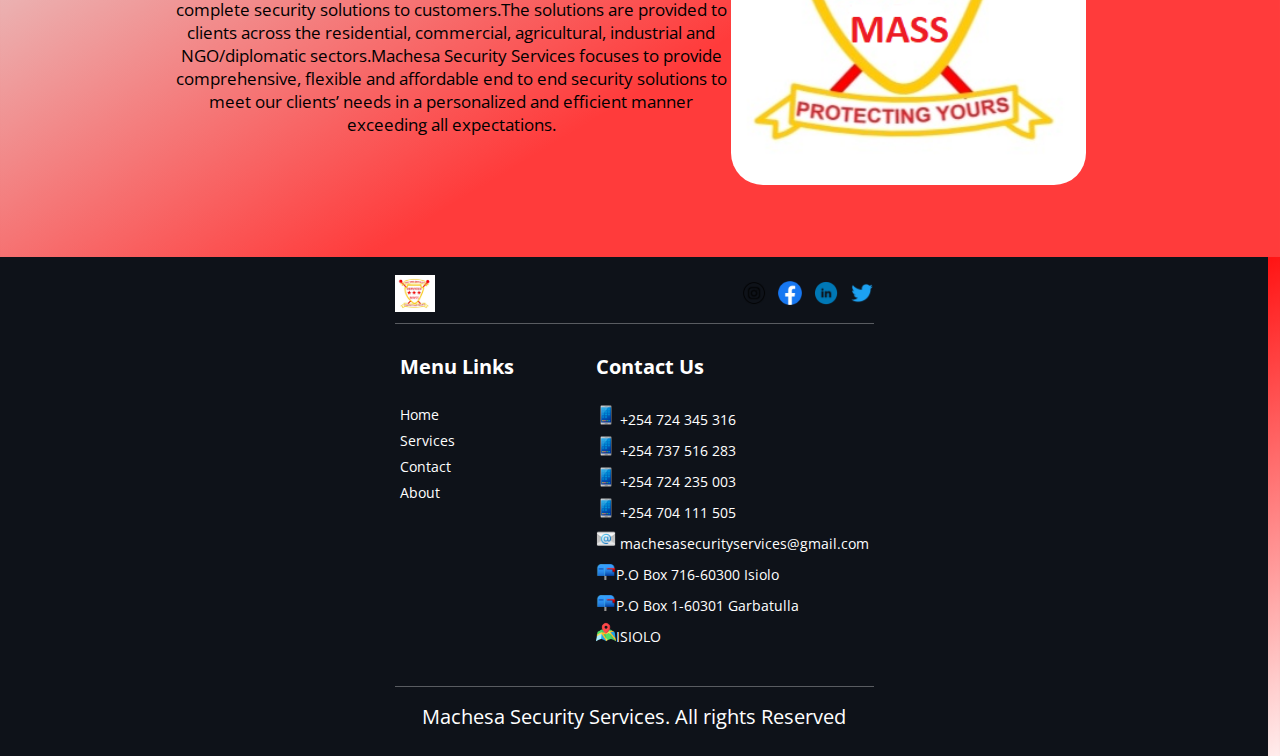
==== commit be2bbc50: "Update index.html" ====
--- a/index.html
+++ b/index.html
@@ -1,9 +1,19 @@
 <!DOCTYPE html>
 <html>
 <head>
+  <!-- Google tag (gtag.js) -->
+<script async src="https://www.googletagmanager.com/gtag/js?id=G-PJGRFEF225"></script>
+<script>
+  window.dataLayer = window.dataLayer || [];
+  function gtag(){dataLayer.push(arguments);}
+  gtag('js', new Date());
+
+  gtag('config', 'G-PJGRFEF225');
+</script>
 	<meta charset="utf-8">
 	<meta name="viewport" content="width=device-width, initial-scale=1">
 	<title>Machesa Security Services</title>
+  <meta name="google-site-verification" content="0WJX83C_YesIPO4Mk_-wvmshf6NKx0IPY3xVtujtJCo" />
   <link rel="icon" type="image/x-icon" href="images/mss.png" style="width: 5px;">
 	<link rel="stylesheet" type="text/css" href="style.css">
 </head>
@@ -171,6 +181,8 @@
             <h3>Contact Us</h3>
             <li><a href="tel: +254 724 345 316" ><img src="icons/icons8-phone-96.png"> +254 724 345 316</a></li>
             <li><a href="tel: +254 737 516 283" ><img src="icons/icons8-phone-96.png"> +254 737 516 283</a></li>
+            <li><a href="tel: +254 724 235 003" ><img src="icons/icons8-phone-96.png"> +254 724 235 003</a></li>
+            <li><a href="tel: +254 704 111 505" ><img src="icons/icons8-phone-96.png"> +254 704 111 505</a></li>
             <li><a href="mailto:machesasecurityservices@gmail.com" title="gmail"><img src="icons/icons8-email-96.png"> machesasecurityservices@gmail.com</a></li>
             <li><img src="icons/icons8-closed-mailbox-with-lowered-flag-96.png">P.O Box 716-60300 Isiolo</a></li>
             <li><img src="icons/icons8-closed-mailbox-with-lowered-flag-96.png">P.O Box 1-60301 Garbatulla</a></li>
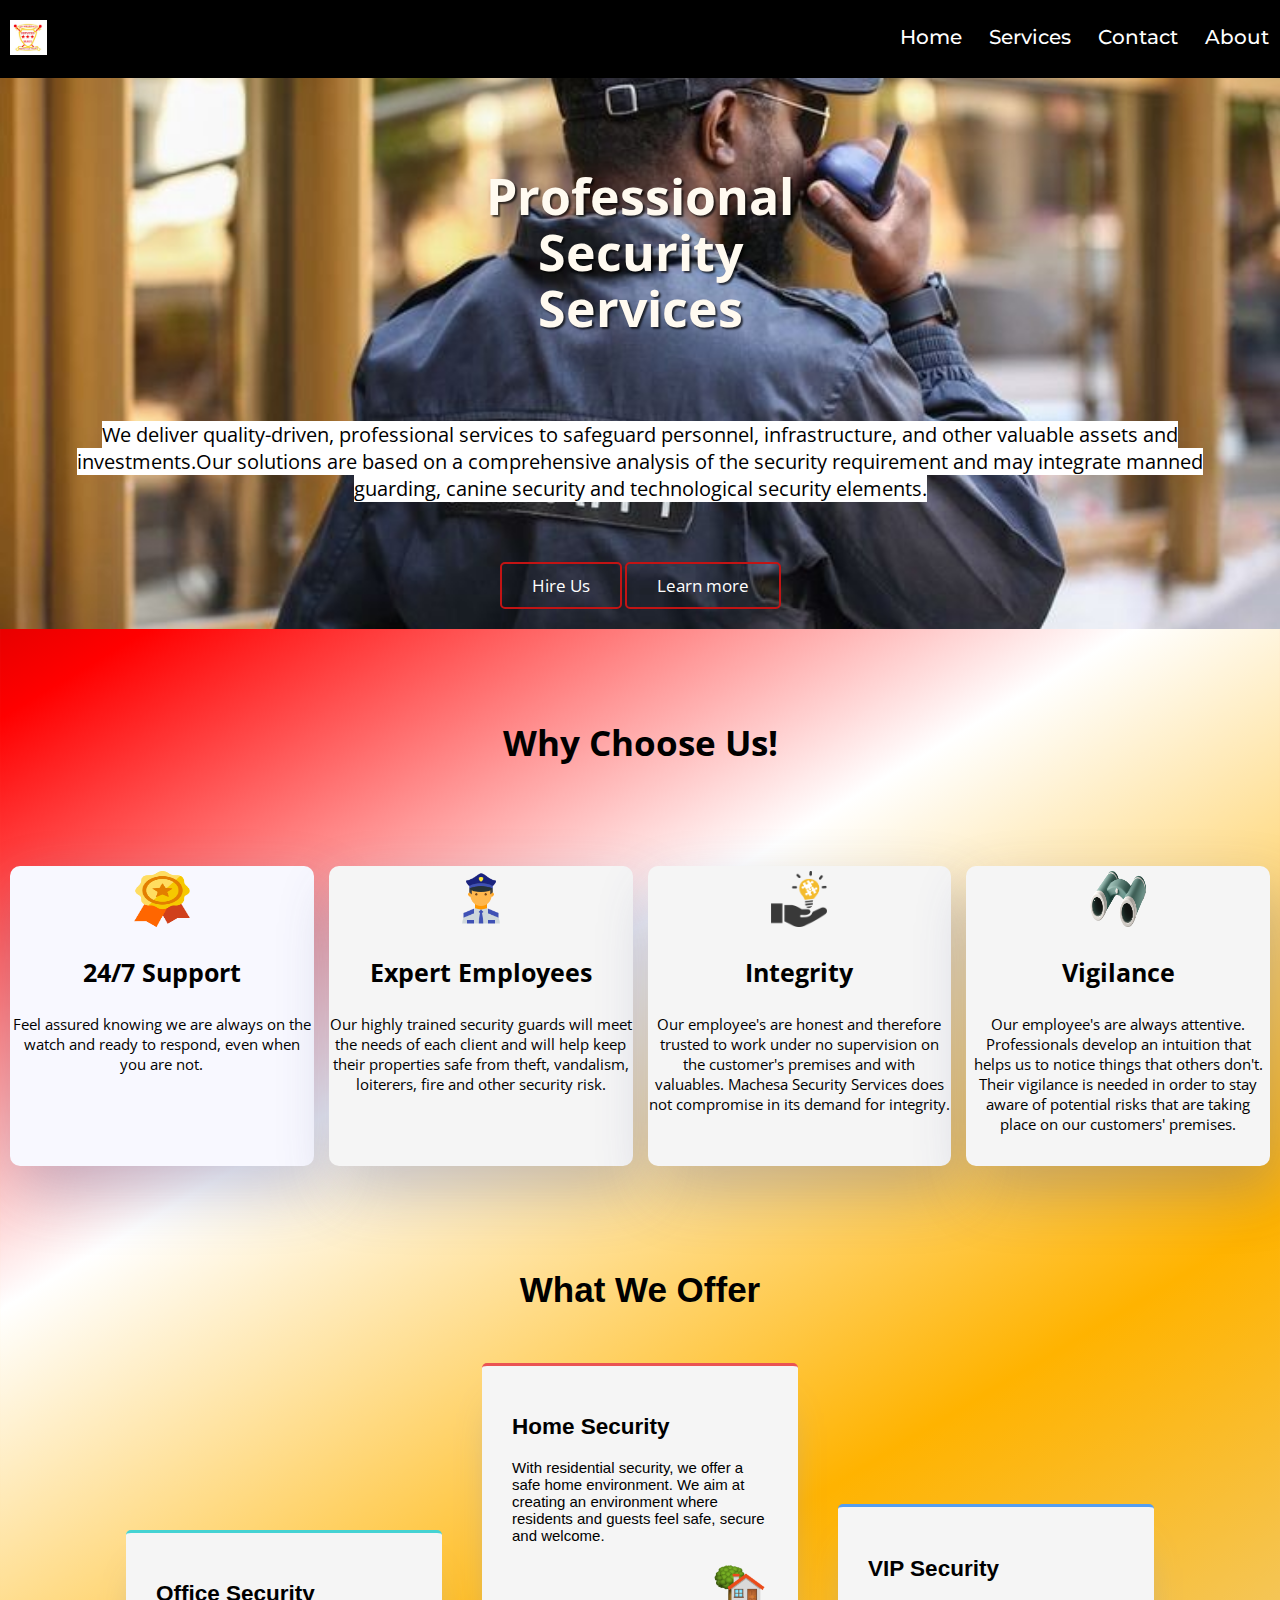
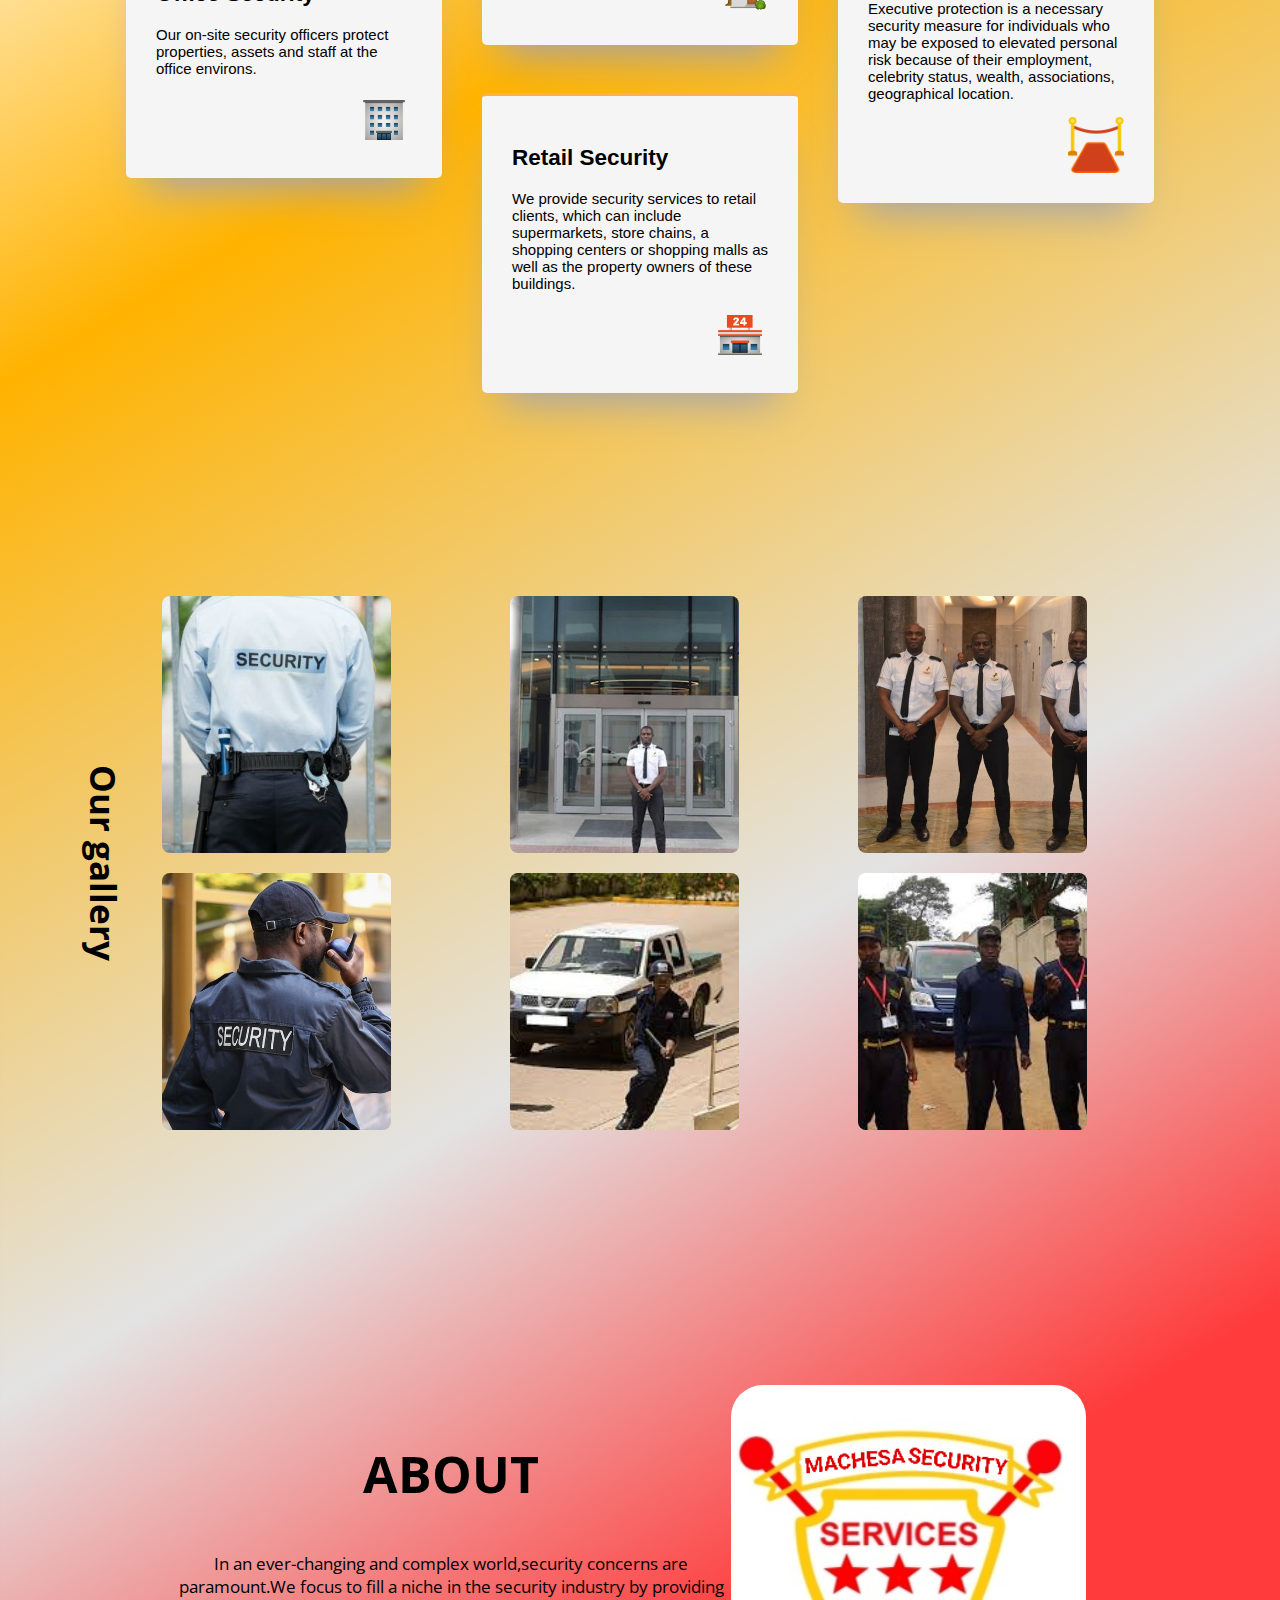
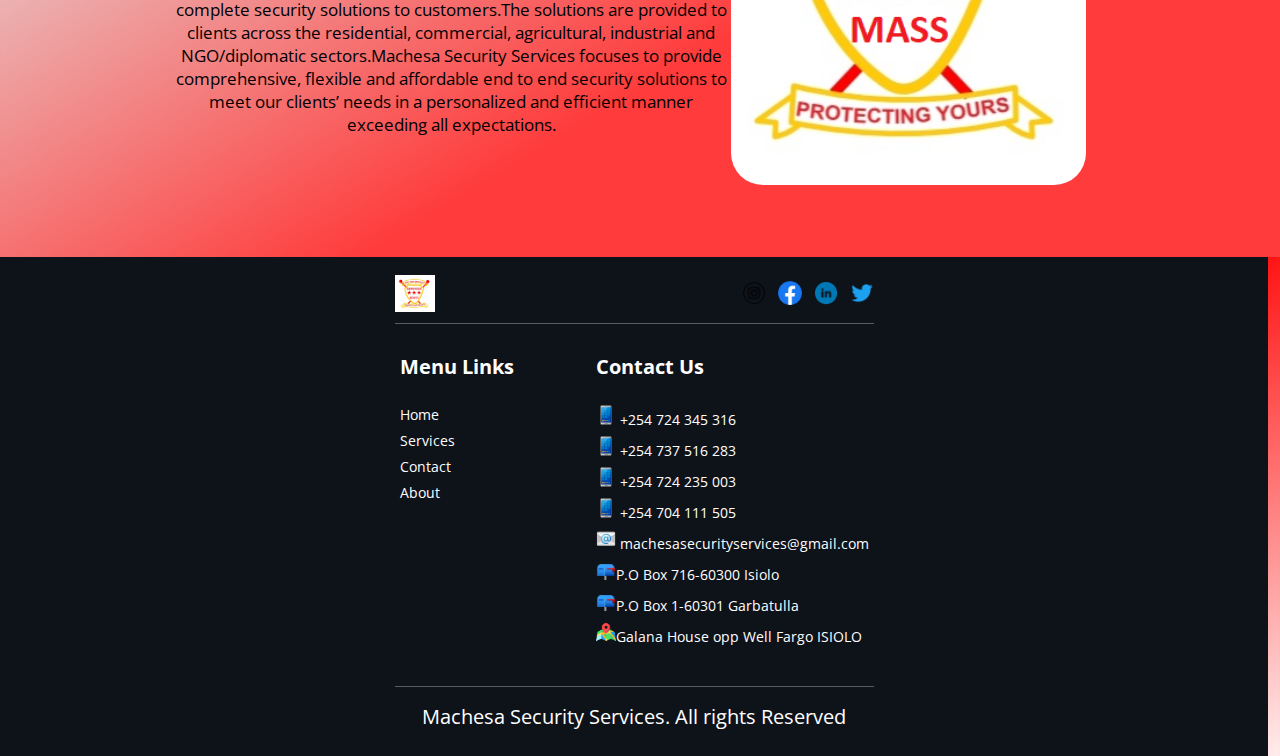
==== commit 14e489bf: "Update index.html" ====
--- a/index.html
+++ b/index.html
@@ -186,7 +186,7 @@
             <li><a href="mailto:machesasecurityservices@gmail.com" title="gmail"><img src="icons/icons8-email-96.png"> machesasecurityservices@gmail.com</a></li>
             <li><img src="icons/icons8-closed-mailbox-with-lowered-flag-96.png">P.O Box 716-60300 Isiolo</a></li>
             <li><img src="icons/icons8-closed-mailbox-with-lowered-flag-96.png">P.O Box 1-60301 Garbatulla</a></li>
-            <li><img src="icons/map.png">ISIOLO</a></li>
+            <li><img src="icons/map.png">Galana House opp Well Fargo ISIOLO</a></li>
           </ul>
         </section>
         
